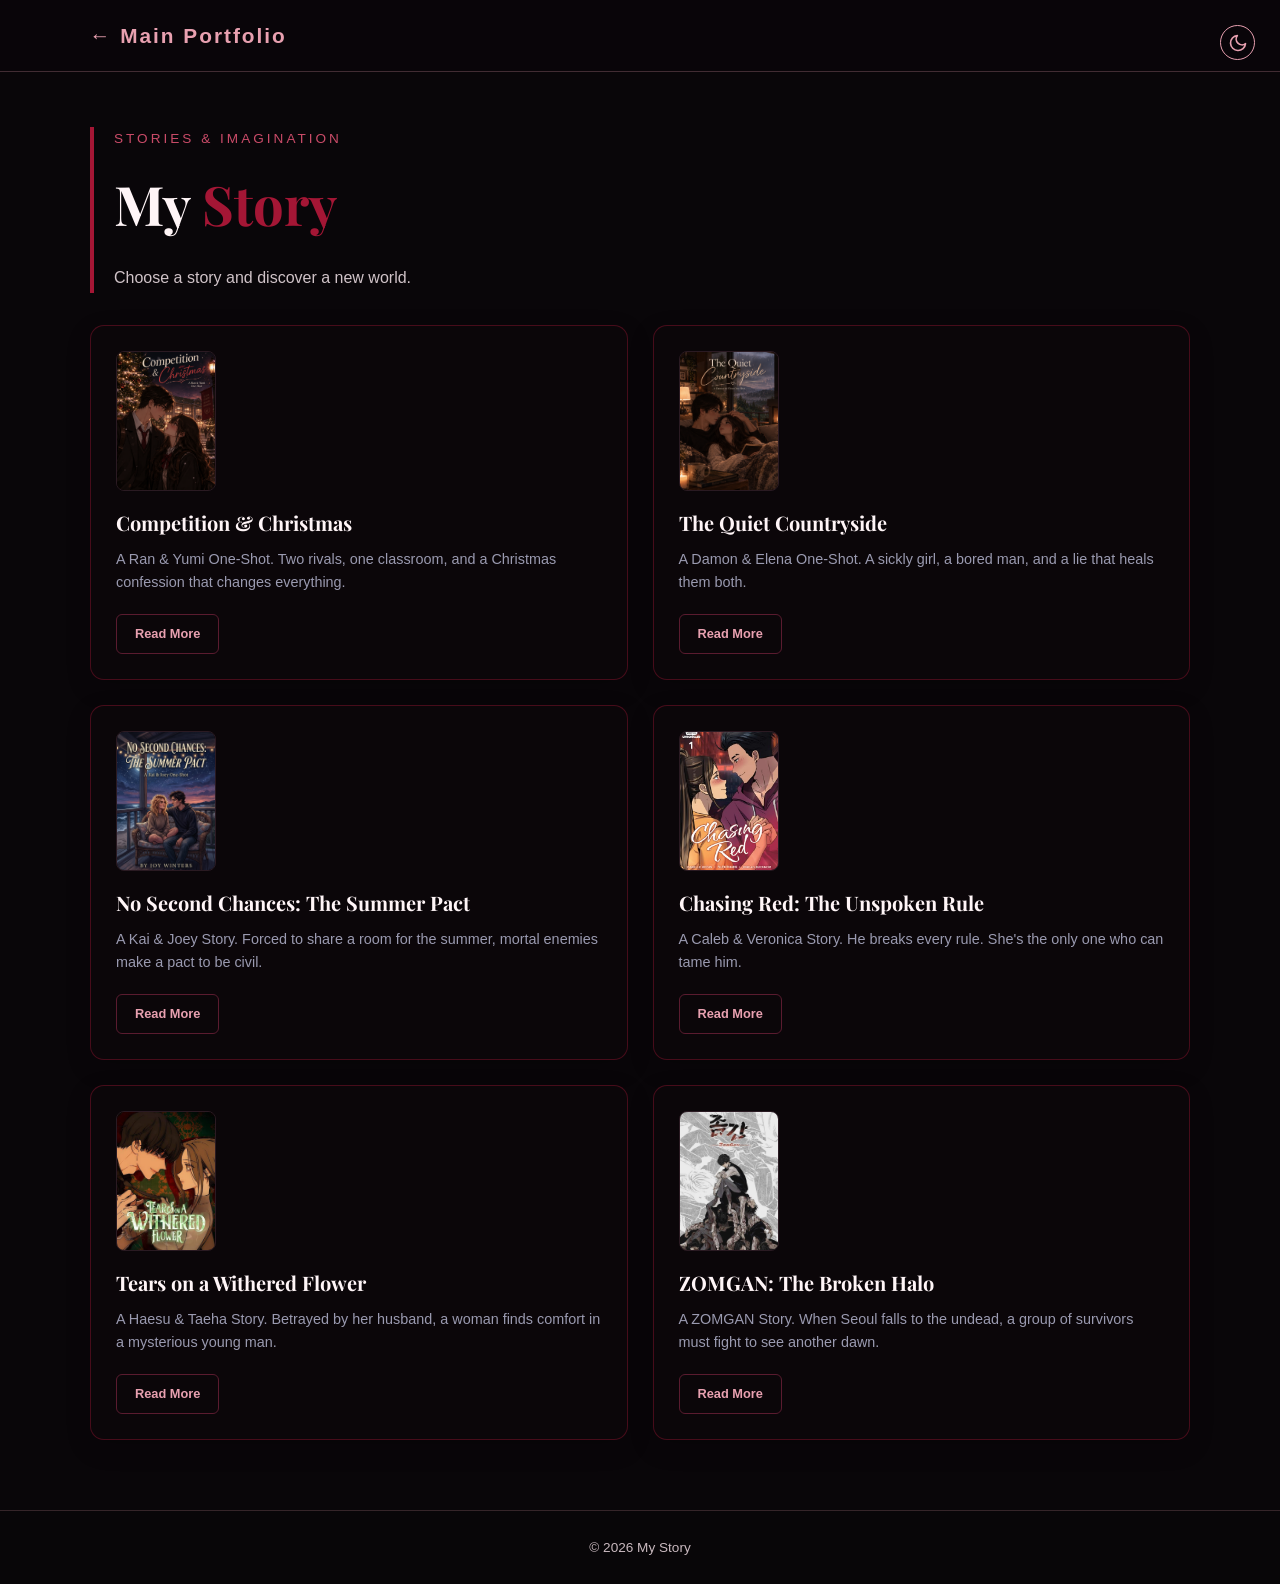
==== index.html @ 620a9591 "Add files via upload" ====
<!DOCTYPE html>
<html lang="en">
<head>
    <meta charset="UTF-8">
    <meta name="viewport" content="width=device-width, initial-scale=1.0">
    <title>My Story</title>
    <link rel="preconnect" href="https://fonts.googleapis.com">
    <link href="https://fonts.googleapis.com/css2?family=Playfair+Display:wght@400;500;600;700&display=swap" rel="stylesheet">
    <link rel="stylesheet" href="style.css">
</head>
<body>

<div style="position: fixed; top: 25px; right: 25px; z-index: 999;">
    <button id="theme-toggle" class="theme-toggle" aria-label="Toggle Theme">
        <svg id="moon-icon" xmlns="http://www.w3.org/2000/svg" width="20" height="20" viewBox="0 0 24 24" fill="none" stroke="currentColor" stroke-width="2" stroke-linecap="round" stroke-linejoin="round"><path d="M21 12.79A9 9 0 1 1 11.21 3 7 7 0 0 0 21 12.79z"></path></svg>
        <svg id="sun-icon" xmlns="http://www.w3.org/2000/svg" width="20" height="20" viewBox="0 0 24 24" fill="none" stroke="currentColor" stroke-width="2" stroke-linecap="round" stroke-linejoin="round" style="display: none;"><circle cx="12" cy="12" r="5"></circle><line x1="12" y1="1" x2="12" y2="3"></line><line x1="12" y1="21" x2="12" y2="23"></line><line x1="4.22" y1="4.22" x2="5.64" y2="5.64"></line><line x1="18.36" y1="18.36" x2="19.78" y2="19.78"></line><line x1="1" y1="12" x2="3" y2="12"></line><line x1="21" y1="12" x2="23" y2="12"></line><line x1="4.22" y1="19.78" x2="5.64" y2="18.36"></line><line x1="18.36" y1="5.64" x2="19.78" y2="4.22"></line></svg>
    </button>
</div>

    <header>
        <nav class="navbar">
            <a href="https://dyanne-brtz.github.io/1st-project-ITE/" class="logo">← Main Portfolio</a>
        </nav>
    </header>

    <main class="page-content">
        <section class="projects-section">
            <div class="projects-header">
                <p class="welcome-text">STORIES & IMAGINATION</p>
                <h1>My <span>Story</span></h1>
                <p class="section-description">
                    Choose a story and discover a new world.
                </p>
            </div>

            <div class="story-grid-layout">
                <article class="story-card">
                    <img src="competition-cover.jpg" alt="Competition and Christmas" class="story-card-img">
                    <div class="story-card-info">
                        <h2>Competition & Christmas</h2>
                        <p class="story-card-desc">A Ran & Yumi One-Shot. Two rivals, one classroom, and a Christmas confession that changes everything.</p>
                        <a href="competition-and-christmas.html" class="read-more-btn">Read More</a>
                    </div>
                </article>

                <article class="story-card">
                    <img src="countryside-cover.jpg" alt="The Quiet Countryside" class="story-card-img">
                    <div class="story-card-info">
                        <h2>The Quiet Countryside</h2>
                        <p class="story-card-desc">A Damon & Elena One-Shot. A sickly girl, a bored man, and a lie that heals them both.</p>
                        <a href="the-quiet-countryside.html" class="read-more-btn">Read More</a>
                    </div>
                </article>

                <article class="story-card">
                    <img src="no-second-chances-cover.jpg" alt="No Second Chances" class="story-card-img">
                    <div class="story-card-info">
                        <h2>No Second Chances: The Summer Pact</h2>
                        <p class="story-card-desc">A Kai & Joey Story. Forced to share a room for the summer, mortal enemies make a pact to be civil.</p>
                        <a href="no-second-chances.html" class="read-more-btn">Read More</a>
                    </div>
                </article>

                <article class="story-card">
                    <img src="chasing-red-cover.jpg" alt="Chasing Red" class="story-card-img">
                    <div class="story-card-info">
                        <h2>Chasing Red: The Unspoken Rule</h2>
                        <p class="story-card-desc">A Caleb & Veronica Story. He breaks every rule. She's the only one who can tame him.</p>
                        <a href="chasing-red.html" class="read-more-btn">Read More</a>
                    </div>
                </article>

                <article class="story-card">
                    <img src="tears-cover.jpg" alt="Tears on a Withered Flower" class="story-card-img">
                    <div class="story-card-info">
                        <h2>Tears on a Withered Flower</h2>
                        <p class="story-card-desc">A Haesu & Taeha Story. Betrayed by her husband, a woman finds comfort in a mysterious young man.</p>
                        <a href="tears-on-a-withered-flower.html" class="read-more-btn">Read More</a>
                    </div>
                </article>

                <article class="story-card">
                    <img src="zomgan-cover.jpg" alt="ZOMGAN" class="story-card-img">
                    <div class="story-card-info">
                        <h2>ZOMGAN: The Broken Halo</h2>
                        <p class="story-card-desc">A ZOMGAN Story. When Seoul falls to the undead, a group of survivors must fight to see another dawn.</p>
                        <a href="zomgan.html" class="read-more-btn">Read More</a>
                    </div>
                </article>
            </div>
        </section>
    </main>

    <footer>
        <p>© 2026 My Story</p>
    </footer>

    <script src="theme.js"></script>
</body>
</html>
---- style.css ----
* {
    margin: 0;
    padding: 0;
    box-sizing: border-box;
}

:root {
    --black: #090609;
    --dark-red: #650b20;
    --red: #a41635;
    --pink: #e8a0b0;
    --white: #fff5f7;
    --muted: #c9b9bf;
    --glass: rgba(15, 7, 12, 0.82);
}

html { scroll-behavior: smooth; }

body {
    min-height: 100vh;
    font-family: Arial, Helvetica, sans-serif;
    color: var(--white);
    background-color: var(--black);
    line-height: 1.7;
}

body.light-mode {
    background-color: #f4f4f9 !important;
    color: #1a1a1a !important;
}

.navbar {
    width: 100%;
    padding: 18px 7%;
    display: flex;
    align-items: center;
    background: rgba(9, 6, 9, 0.92);
    border-bottom: 1px solid rgba(232, 160, 176, 0.25);
}

body.light-mode .navbar {
    background: rgba(255, 255, 255, 0.95) !important;
    border-bottom: 1px solid rgba(164, 22, 53, 0.2) !important;
}

.logo {
    color: var(--pink);
    font-size: 1.3rem;
    font-weight: bold;
    letter-spacing: 2px;
    text-decoration: none;
}

body.light-mode .logo { color: #a41635 !important; }

.page-content {
    width: min(1100px, 90%);
    margin: 0 auto;
    padding: 55px 0 70px;
}

.projects-header {
    margin-bottom: 32px;
    padding-left: 20px;
    border-left: 4px solid #a41635;
}

.projects-header .welcome-text {
    color: #c94b68;
    font-size: 0.85rem;
    letter-spacing: 3px;
    margin-bottom: 8px;
}

.projects-header h1 {
    font-family: 'Playfair Display', serif;
    color: #fff5f7;
    font-size: clamp(2.3rem, 5vw, 3.4rem);
    margin: 0 0 12px;
}

body.light-mode .projects-header h1 { color: #1a1a1a !important; }
.projects-header h1 span { color: #a41635; }

.section-description {
    max-width: 720px;
    color: #d0c3c8;
    line-height: 1.9;
}

body.light-mode .section-description { color: #555 !important; }

.story-grid-layout {
    display: grid;
    grid-template-columns: repeat(2, minmax(0, 1fr));
    gap: 25px;
    margin-top: 30px;
}

.story-card {
    background: rgba(12, 7, 10, 0.88);
    border: 1px solid rgba(164, 22, 53, 0.4);
    border-radius: 14px;
    padding: 25px;
    display: flex;
    flex-direction: column;
    justify-content: space-between;
    transition: transform 0.3s ease, border-color 0.3s ease;
    box-shadow: 0 8px 25px rgba(0, 0, 0, 0.18);
}

body.light-mode .story-card {
    background: #ffffff !important;
    border-color: rgba(164, 22, 53, 0.3) !important;
}

.story-card:hover {
    transform: translateY(-5px);
    border-color: #c41e3a;
}

.story-card-img {
    width: 100px;
    height: 140px;
    object-fit: cover;
    border-radius: 8px;
    border: 1px solid #2a1a22;
    margin-bottom: 15px;
}

.story-card-info h2 {
    font-family: 'Playfair Display', serif;
    color: #fff5f7;
    font-size: 1.25rem;
    margin-bottom: 8px;
}

body.light-mode .story-card-info h2 { color: #1a1a1a !important; }

.story-card-desc {
    color: #9a9ab0;
    font-size: 0.9rem;
    line-height: 1.6;
    margin-bottom: 20px;
    flex-grow: 1;
}

body.light-mode .story-card-desc { color: #333 !important; }

.read-more-btn {
    display: inline-block;
    padding: 8px 18px;
    background-color: transparent;
    border: 1px solid #5a1b2f;
    border-radius: 6px;
    color: #e8a0b0;
    text-decoration: none;
    font-size: 0.8rem;
    font-weight: bold;
    transition: 0.3s;
    width: fit-content;
}

body.light-mode .read-more-btn {
    border-color: #a41635;
    color: #a41635;
}

.read-more-btn:hover {
    background-color: #5a1b2f;
    color: #ffffff;
}

body.light-mode .read-more-btn:hover {
    background-color: #a41635;
    color: #ffffff;
}

footer {
    padding: 25px 15px;
    color: var(--muted);
    text-align: center;
    background: rgba(9, 6, 9, 0.85);
    border-top: 1px solid rgba(232, 160, 176, 0.2);
    font-size: 0.85rem;
}

body.light-mode footer {
    background: #fff !important;
    color: #555 !important;
}

.theme-toggle {
    background: transparent;
    border: 1px solid var(--pink);
    color: var(--pink);
    width: 35px;
    height: 35px;
    border-radius: 50%;
    cursor: pointer;
    display: flex;
    align-items: center;
    justify-content: center;
    font-size: 1.2rem;
    transition: 0.3s ease;
    margin-left: 10px;
}

.theme-toggle:hover {
    background: var(--pink);
    color: var(--black);
    transform: scale(1.1);
}

body.light-mode .theme-toggle {
    background: rgba(255, 255, 255, 0.7);
    color: #a41635;
    border-color: #a41635;
}

@media (max-width: 700px) {
    .story-grid-layout {
        grid-template-columns: 1fr;
    }
}
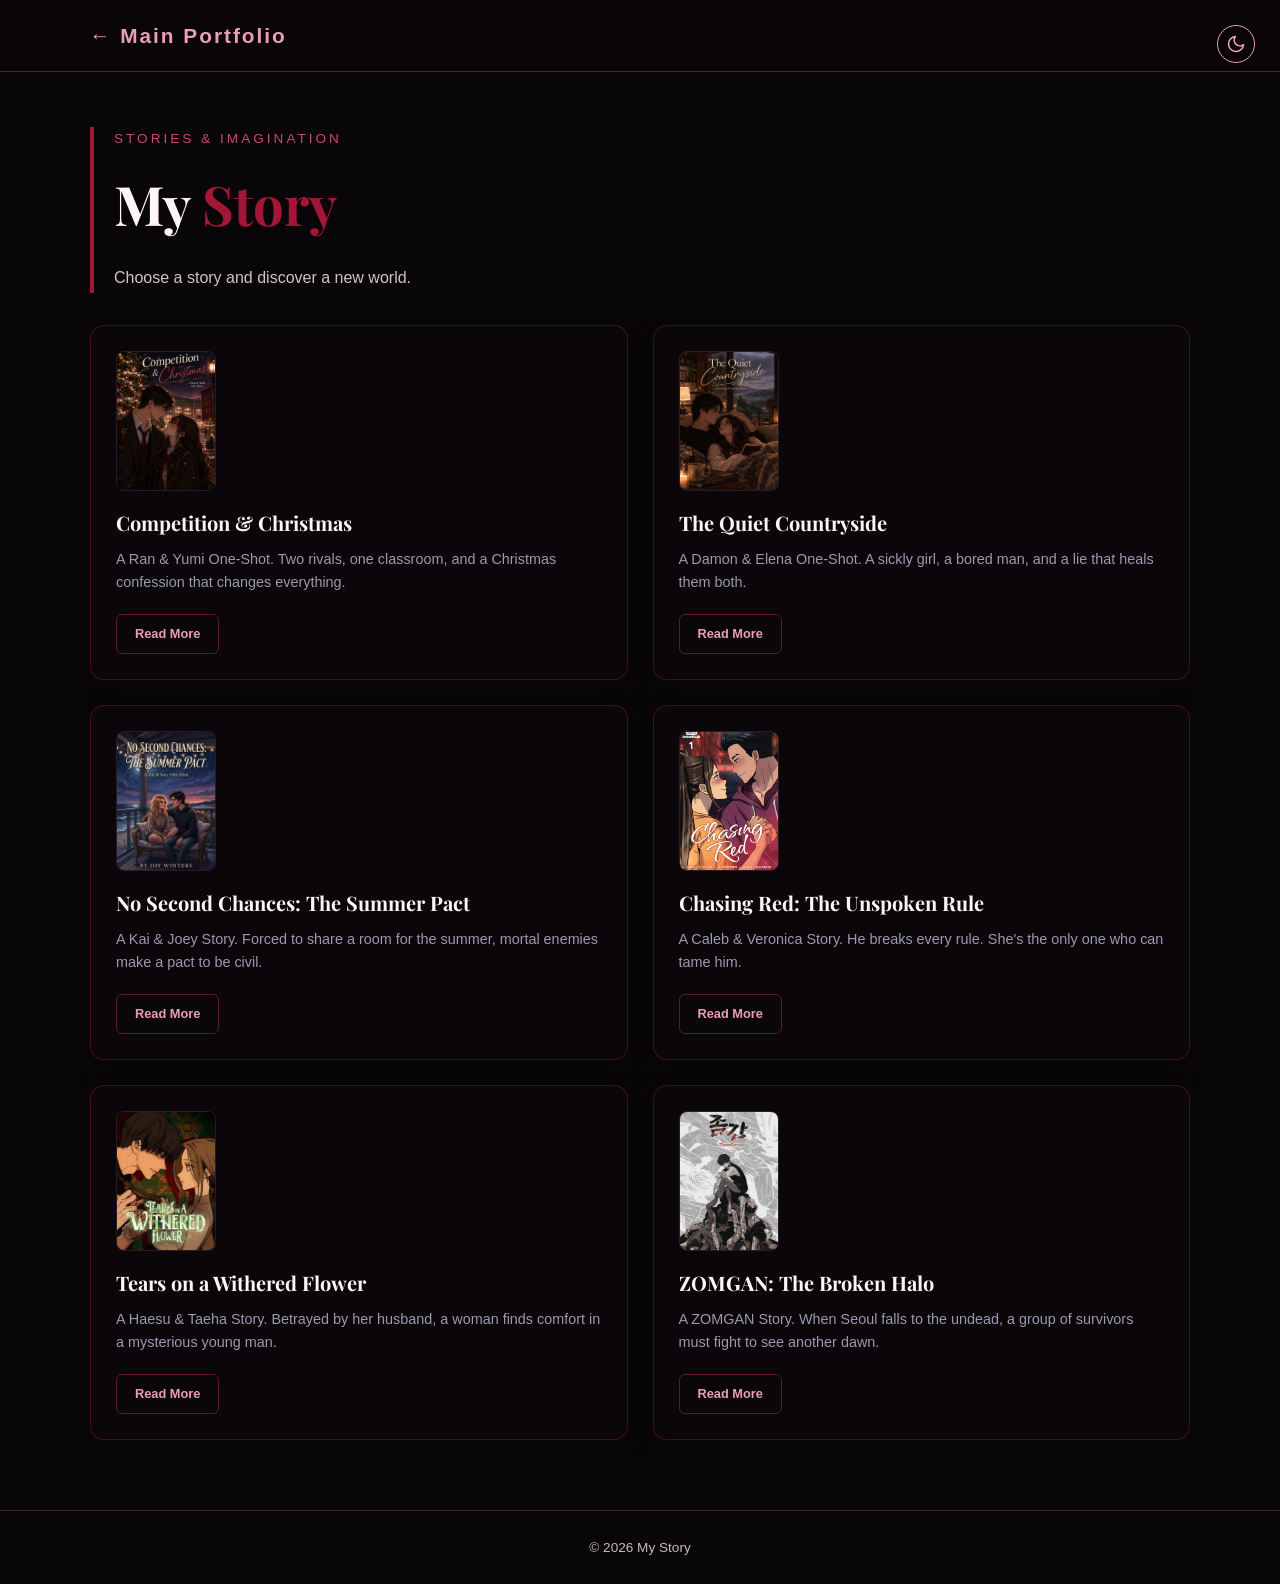
==== commit 7a5bb0c8: "Add files via upload" ====
--- a/index.html
+++ b/index.html
@@ -10,7 +10,7 @@
 </head>
 <body>
 
-<div style="position: fixed; top: 25px; right: 25px; z-index: 999;">
+<div class="theme-toggle-container">
     <button id="theme-toggle" class="theme-toggle" aria-label="Toggle Theme">
         <svg id="moon-icon" xmlns="http://www.w3.org/2000/svg" width="20" height="20" viewBox="0 0 24 24" fill="none" stroke="currentColor" stroke-width="2" stroke-linecap="round" stroke-linejoin="round"><path d="M21 12.79A9 9 0 1 1 11.21 3 7 7 0 0 0 21 12.79z"></path></svg>
         <svg id="sun-icon" xmlns="http://www.w3.org/2000/svg" width="20" height="20" viewBox="0 0 24 24" fill="none" stroke="currentColor" stroke-width="2" stroke-linecap="round" stroke-linejoin="round" style="display: none;"><circle cx="12" cy="12" r="5"></circle><line x1="12" y1="1" x2="12" y2="3"></line><line x1="12" y1="21" x2="12" y2="23"></line><line x1="4.22" y1="4.22" x2="5.64" y2="5.64"></line><line x1="18.36" y1="18.36" x2="19.78" y2="19.78"></line><line x1="1" y1="12" x2="3" y2="12"></line><line x1="21" y1="12" x2="23" y2="12"></line><line x1="4.22" y1="19.78" x2="5.64" y2="18.36"></line><line x1="18.36" y1="5.64" x2="19.78" y2="4.22"></line></svg>
--- a/style.css
+++ b/style.css
@@ -6,12 +6,8 @@
 
 :root {
     --black: #090609;
-    --dark-red: #650b20;
-    --red: #a41635;
     --pink: #e8a0b0;
-    --white: #fff5f7;
     --muted: #c9b9bf;
-    --glass: rgba(15, 7, 12, 0.82);
 }
 
 html { scroll-behavior: smooth; }
@@ -19,8 +15,12 @@
 body {
     min-height: 100vh;
     font-family: Arial, Helvetica, sans-serif;
-    color: var(--white);
+    color: #fff5f7;
     background-color: var(--black);
+    background-image: url("background-dark.jpg");
+    background-position: center;
+    background-size: cover;
+    background-attachment: fixed;
     line-height: 1.7;
 }
 
@@ -28,6 +28,8 @@
     background-color: #f4f4f9 !important;
     color: #1a1a1a !important;
 }
+
+a { text-decoration: none; transition: 0.3s ease; }
 
 .navbar {
     width: 100%;
@@ -190,20 +192,25 @@
     color: #555 !important;
 }
 
+.theme-toggle-container {
+    position: fixed;
+    top: 25px;
+    right: 25px;
+    z-index: 999;
+}
+
 .theme-toggle {
     background: transparent;
     border: 1px solid var(--pink);
     color: var(--pink);
-    width: 35px;
-    height: 35px;
+    width: 38px;
+    height: 38px;
     border-radius: 50%;
     cursor: pointer;
     display: flex;
     align-items: center;
     justify-content: center;
-    font-size: 1.2rem;
     transition: 0.3s ease;
-    margin-left: 10px;
 }
 
 .theme-toggle:hover {
@@ -217,6 +224,52 @@
     color: #a41635;
     border-color: #a41635;
 }
+
+.reader-container {
+    max-width: 800px;
+    margin: 50px auto;
+    padding: 40px;
+    background: rgba(12, 7, 10, 0.88);
+    border: 1px solid rgba(164, 22, 53, 0.45);
+    border-radius: 14px;
+    box-shadow: 0 8px 25px rgba(0, 0, 0, 0.18);
+}
+
+body.light-mode .reader-container {
+    background: #ffffff !important;
+    border-color: rgba(164, 22, 53, 0.3) !important;
+}
+
+.reader-header {
+    text-align: center;
+    margin-bottom: 40px;
+    border-bottom: 1px solid rgba(164, 22, 53, 0.3);
+    padding-bottom: 20px;
+}
+
+.reader-header h1 {
+    font-family: 'Playfair Display', serif;
+    font-size: 2.5rem;
+    color: #fff5f7;
+}
+
+body.light-mode .reader-header h1 { color: #1a1a1a !important; }
+
+.reader-header p {
+    color: #c94b68;
+    font-size: 1rem;
+    margin-top: 10px;
+}
+
+.reader-content p {
+    font-size: 1.1rem;
+    line-height: 2;
+    color: #d0c3c8;
+    margin-bottom: 25px;
+    text-align: justify;
+}
+
+body.light-mode .reader-content p { color: #333 !important; }
 
 @media (max-width: 700px) {
     .story-grid-layout {
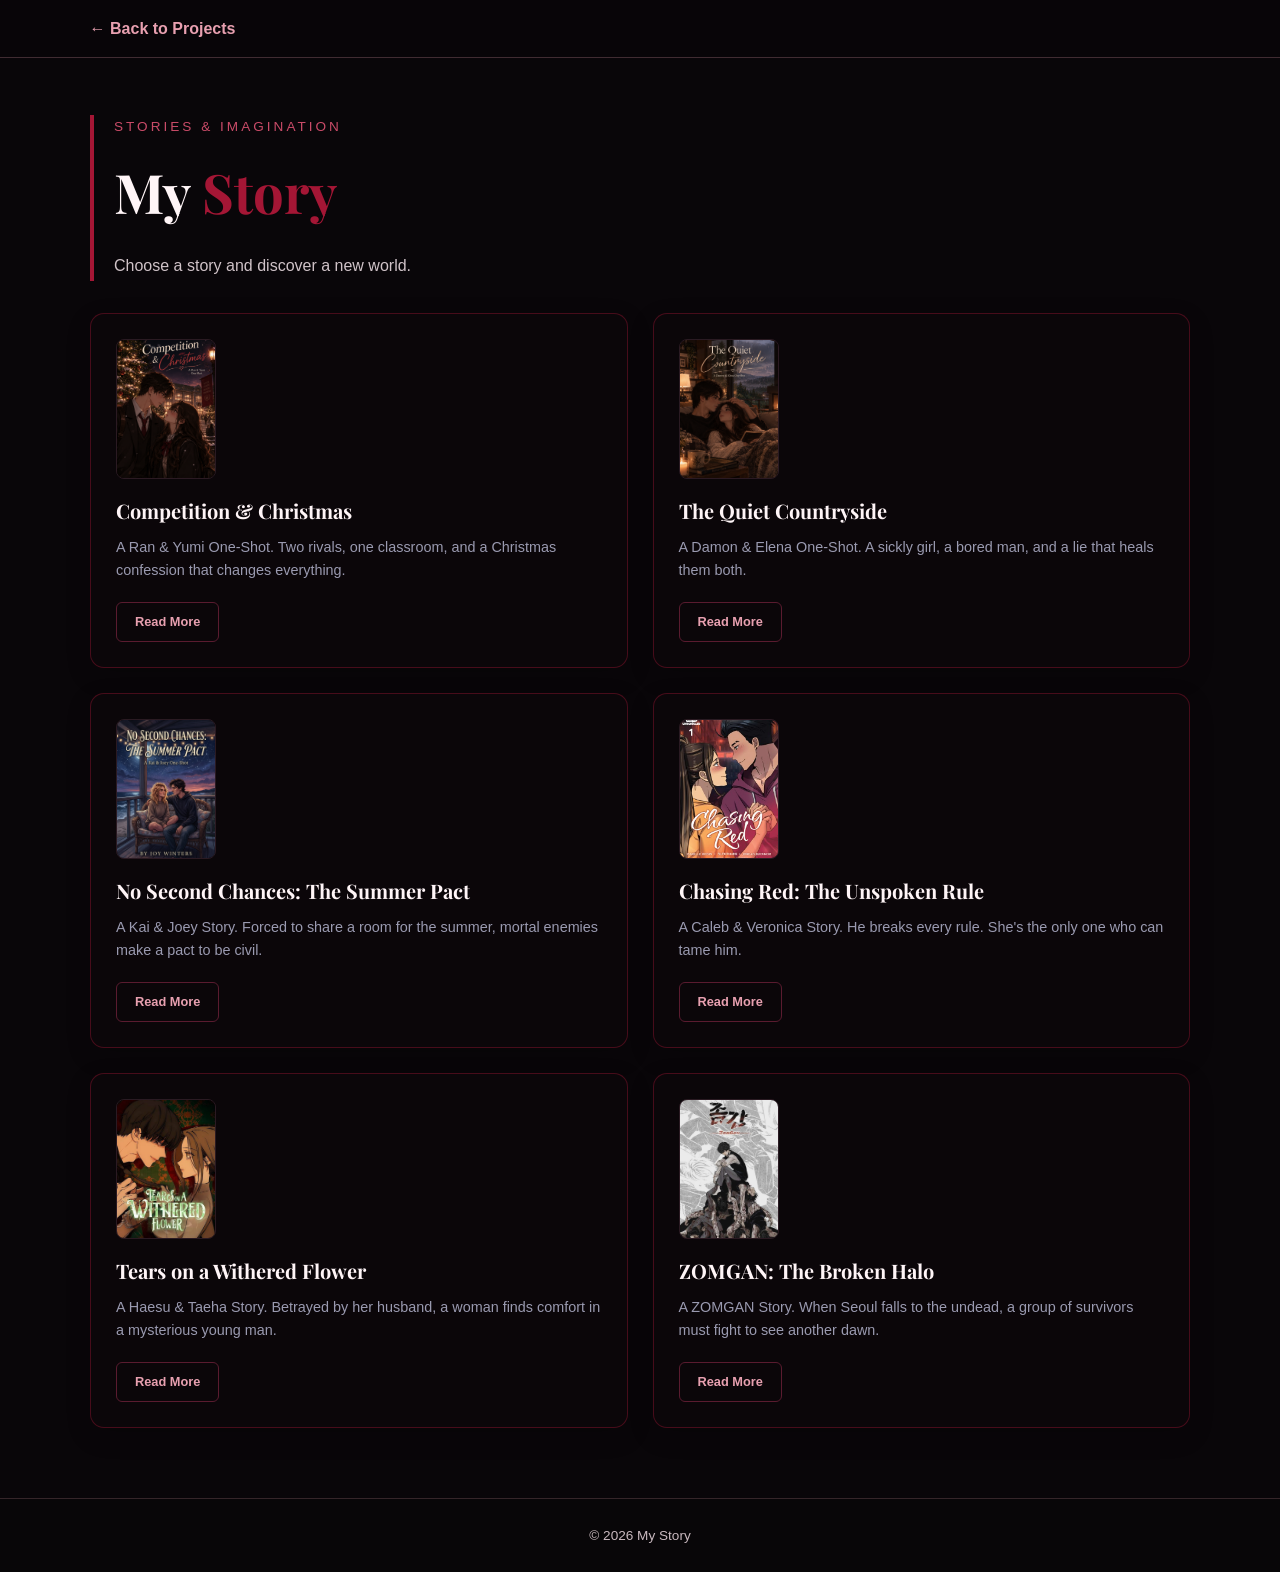
==== commit 74bf14ee: "Refactor index.html with fixed header and layout changes Updated HTML structure and added fixed head" ====
--- a/index.html
+++ b/index.html
@@ -8,29 +8,18 @@
     <link href="https://fonts.googleapis.com/css2?family=Playfair+Display:wght@400;500;600;700&display=swap" rel="stylesheet">
     <link rel="stylesheet" href="style.css">
 </head>
-<body>
+<body style="padding-top: 60px;">
 
-<div class="theme-toggle-container">
-    <button id="theme-toggle" class="theme-toggle" aria-label="Toggle Theme">
-        <svg id="moon-icon" xmlns="http://www.w3.org/2000/svg" width="20" height="20" viewBox="0 0 24 24" fill="none" stroke="currentColor" stroke-width="2" stroke-linecap="round" stroke-linejoin="round"><path d="M21 12.79A9 9 0 1 1 11.21 3 7 7 0 0 0 21 12.79z"></path></svg>
-        <svg id="sun-icon" xmlns="http://www.w3.org/2000/svg" width="20" height="20" viewBox="0 0 24 24" fill="none" stroke="currentColor" stroke-width="2" stroke-linecap="round" stroke-linejoin="round" style="display: none;"><circle cx="12" cy="12" r="5"></circle><line x1="12" y1="1" x2="12" y2="3"></line><line x1="12" y1="21" x2="12" y2="23"></line><line x1="4.22" y1="4.22" x2="5.64" y2="5.64"></line><line x1="18.36" y1="18.36" x2="19.78" y2="19.78"></line><line x1="1" y1="12" x2="3" y2="12"></line><line x1="21" y1="12" x2="23" y2="12"></line><line x1="4.22" y1="19.78" x2="5.64" y2="18.36"></line><line x1="18.36" y1="5.64" x2="19.78" y2="4.22"></line></svg>
-    </button>
+<div style="position: fixed; top: 0; left: 0; width: 100%; padding: 15px 7%; background: rgba(9, 6, 9, 0.95); border-bottom: 1px solid rgba(232, 160, 176, 0.25); z-index: 9999;">
+    <a href="https://dyanne-brtz.github.io/MY-PORTFOLIO-ITE/projects.html" style="color: #e8a0b0; text-decoration: none; font-size: 1rem; font-weight: bold; font-family: Arial, sans-serif;">← Back to Projects</a>
 </div>
-
-    <header>
-        <nav class="navbar">
-            <a href="https://dyanne-brtz.github.io/1st-project-ITE/" class="logo">← Main Portfolio</a>
-        </nav>
-    </header>
 
     <main class="page-content">
         <section class="projects-section">
             <div class="projects-header">
                 <p class="welcome-text">STORIES & IMAGINATION</p>
                 <h1>My <span>Story</span></h1>
-                <p class="section-description">
-                    Choose a story and discover a new world.
-                </p>
+                <p class="section-description">Choose a story and discover a new world.</p>
             </div>
 
             <div class="story-grid-layout">
@@ -94,7 +83,5 @@
     <footer>
         <p>© 2026 My Story</p>
     </footer>
-
-    <script src="theme.js"></script>
 </body>
-</html>+</html>
--- a/style.css
+++ b/style.css
@@ -272,7 +272,5 @@
 body.light-mode .reader-content p { color: #333 !important; }
 
 @media (max-width: 700px) {
-    .story-grid-layout {
-        grid-template-columns: 1fr;
-    }
+    .story-grid-layout { grid-template-columns: 1fr; }
 }
